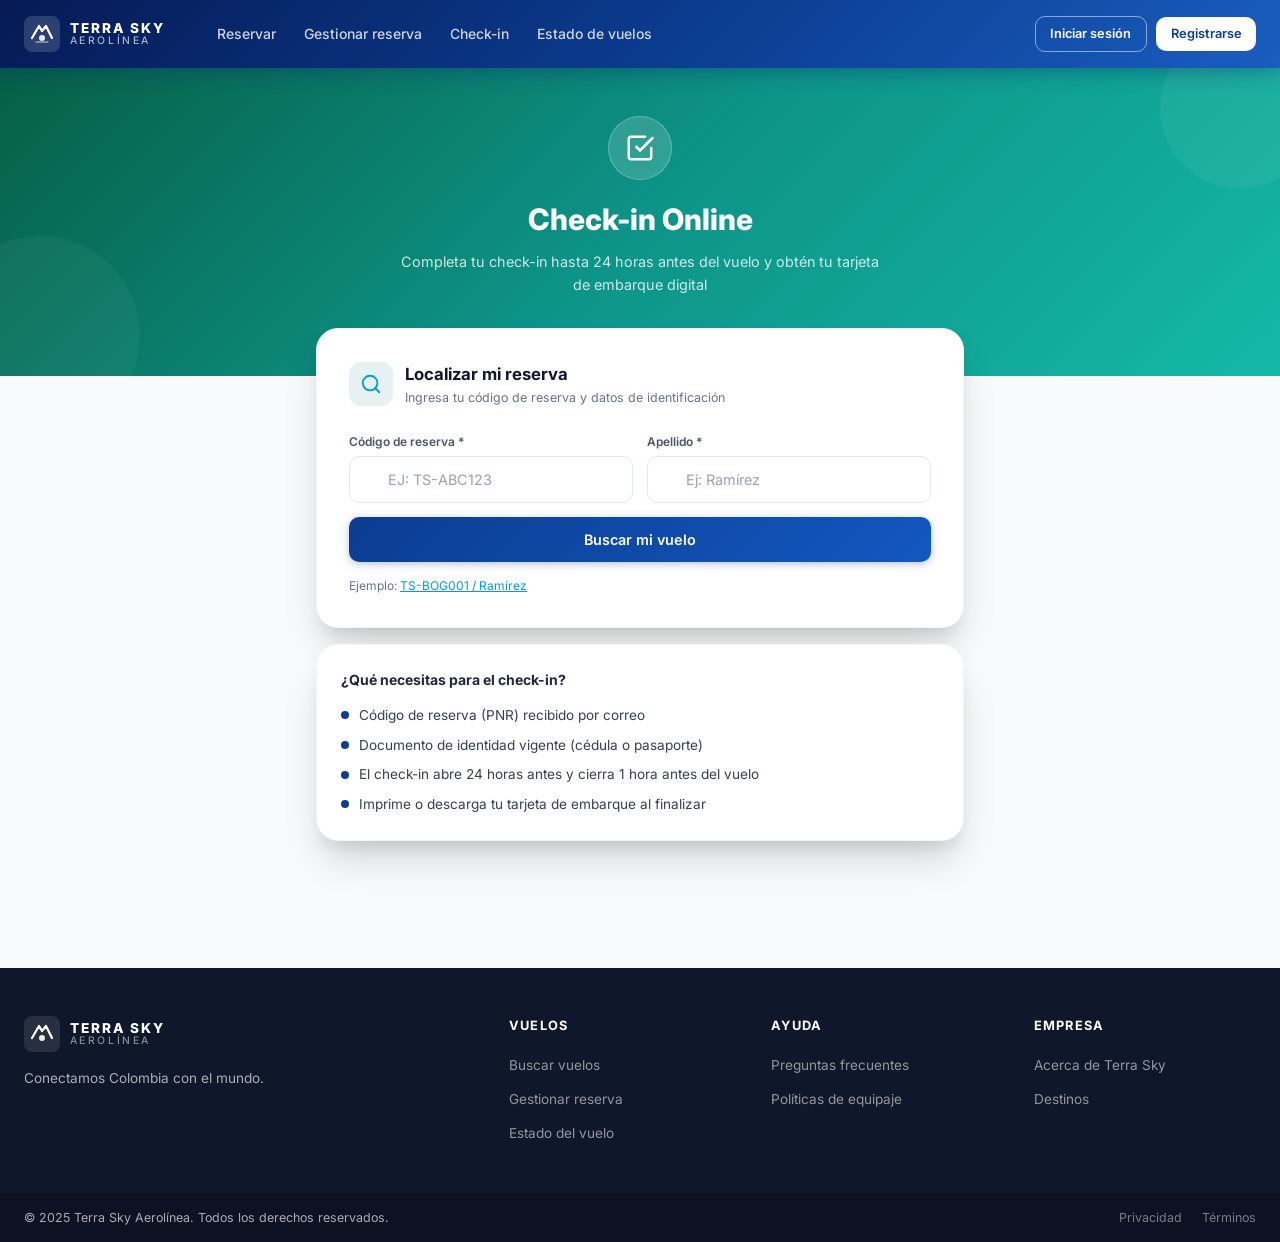
==== src/checkin.html @ 93b39763 "Subir todos los cambios: Proyecto-integrador-4-semestre" ====
<!DOCTYPE html>
<html lang="es">
<head>
  <meta charset="UTF-8" />
  <meta name="viewport" content="width=device-width, initial-scale=1.0" />
  <title>Check-in Online – Terra Sky</title>
  <link rel="preconnect" href="https://fonts.googleapis.com" />
  <link rel="preconnect" href="https://fonts.gstatic.com" crossorigin />
  <link href="https://fonts.googleapis.com/css2?family=Inter:wght@400;500;600;700;800&display=swap" rel="stylesheet" />
  <link rel="stylesheet" href="css/style.css" />
  <style>
    .checkin-page { min-height: 100vh; background: var(--col-gray-50); }

    /* Hero — Boarding / Check-in theme (teal/emerald) */
    .checkin-hero {
      background: linear-gradient(135deg, #065f46 0%, #0d9488 50%, #14b8a6 100%);
      padding: 3rem 0 5rem;
      color: var(--col-white);
      text-align: center;
      position: relative;
      overflow: hidden;
    }
    .checkin-hero::before {
      content: '';
      position: absolute;
      bottom: -60px; left: -60px;
      width: 200px; height: 200px;
      background: rgba(255,255,255,.04);
      border-radius: 50%;
      pointer-events: none;
    }
    .checkin-hero::after {
      content: '';
      position: absolute;
      top: -40px; right: -40px;
      width: 160px; height: 160px;
      background: rgba(255,255,255,.05);
      border-radius: 50%;
      pointer-events: none;
    }
    .checkin-hero .container { position: relative; z-index: 1; }
    .checkin-hero-icon {
      width: 64px; height: 64px;
      background: rgba(255,255,255,.15);
      border: 1px solid rgba(255,255,255,.25);
      border-radius: 50%;
      display: flex; align-items: center; justify-content: center;
      margin: 0 auto 1rem;
    }
    .checkin-hero h1 { font-size: 1.85rem; font-weight: 800; margin-bottom: .4rem; }
    .checkin-hero p  { font-size: .9rem; opacity: .8; max-width: 480px; margin: 0 auto; }

    /* Window */
    .checkin-window {
      max-width: 680px;
      margin: -3rem auto 0;
      padding: 0 1rem 4rem;
      position: relative;
      z-index: 2;
    }

    /* Step card */
    .checkin-card {
      background: var(--col-white);
      border-radius: var(--radius-xl);
      padding: 2rem;
      box-shadow: var(--shadow-xl);
      border: 1px solid var(--col-gray-100);
      margin-bottom: 1rem;
    }
    .card-head {
      display: flex;
      align-items: center;
      gap: .75rem;
      margin-bottom: 1.5rem;
    }
    .card-head-icon {
      width: 44px; height: 44px;
      border-radius: var(--radius);
      display: flex; align-items: center; justify-content: center;
      flex-shrink: 0;
    }
    .icon-cyan  { background: rgba(14,116,144,.1); color: var(--col-cyan); }
    .icon-green { background: rgba(11,61,145,.1); color: var(--col-primary); }
    .card-head h2 { font-size: 1.05rem; font-weight: 700; color: var(--col-gray-900); }
    .card-head p  { font-size: .78rem; color: var(--col-gray-500); }

    /* Form */
    .ci-form    { display: flex; flex-direction: column; gap: .85rem; }
    .form-group { display: flex; flex-direction: column; gap: .3rem; }
    .form-group label { font-size: .75rem; font-weight: 600; color: var(--col-gray-600); }
    .form-input {
      padding: .65rem .9rem;
      border: 1.5px solid var(--col-gray-200);
      border-radius: var(--radius-sm);
      font-size: .875rem;
      outline: none;
      transition: border-color var(--transition);
      font-family: inherit;
      color: var(--col-gray-800);
      background: var(--col-gray-50);
      width: 100%;
    }
    .form-input:focus { border-color: var(--col-primary); background: var(--col-white); }
    .form-input.error { border-color: #d4183d; }
    .form-row { display: grid; grid-template-columns: 1fr 1fr; gap: .85rem; }
    @media (max-width: 480px) { .form-row { grid-template-columns: 1fr; } }

    /* Error / success */
    .ci-error {
      font-size: .8rem; color: #d4183d;
      background: #fef2f2; border: 1px solid #fecaca;
      border-radius: var(--radius-sm); padding: .5rem .75rem; display: none;
    }
    .ci-error.show { display: block; }

    /* Flight preview mini */
    .flight-mini {
      background: var(--col-gray-50);
      border-radius: var(--radius-lg);
      padding: 1rem 1.25rem;
      display: flex;
      align-items: center;
      justify-content: space-between;
      gap: 1rem;
      flex-wrap: wrap;
      border: 1px solid var(--col-gray-100);
    }
    .fl-mini-route { display: flex; align-items: center; gap: .75rem; }
    .fl-mini-code  { font-size: 1.25rem; font-weight: 800; color: var(--col-gray-900); }
    .fl-mini-line  { width: 48px; height: 2px; background: var(--col-gray-300); }
    .fl-mini-time  { font-size: .78rem; color: var(--col-gray-500); margin-top: .1rem; }
    .fl-mini-badge {
      background: var(--col-primary);
      color: var(--col-white);
      font-size: .7rem;
      font-weight: 700;
      padding: .2rem .6rem;
      border-radius: 999px;
    }

    /* Requirements */
    .req-list { display: flex; flex-direction: column; gap: .5rem; }
    .req-item {
      display: flex;
      align-items: flex-start;
      gap: .6rem;
      font-size: .85rem;
      color: var(--col-gray-700);
    }
    .req-dot {
      width: 8px; height: 8px;
      border-radius: 50%;
      background: var(--col-primary);
      flex-shrink: 0;
      margin-top: .4rem;
    }

    /* Boarding pass */
    .boarding-pass {
      background: var(--col-white);
      border-radius: var(--radius-xl);
      box-shadow: var(--shadow-xl);
      overflow: hidden;
      border: 1px solid var(--col-gray-100);
    }
    .bp-header {
      background: var(--col-primary);
      color: var(--col-white);
      padding: 1.25rem 1.5rem;
      display: flex;
      align-items: center;
      justify-content: space-between;
    }
    .bp-header h3 { font-size: 1rem; font-weight: 700; }
    .bp-header span { font-size: .75rem; opacity: .7; }
    .bp-body {
      padding: 1.5rem;
    }
    .bp-route {
      display: flex;
      align-items: center;
      gap: 1rem;
      margin-bottom: 1.5rem;
    }
    .bp-code { font-size: 2.5rem; font-weight: 800; color: var(--col-gray-900); line-height: 1; }
    .bp-city { font-size: .75rem; color: var(--col-gray-500); }
    .bp-mid { flex: 1; text-align: center; }
    .bp-midline { height: 2px; background: linear-gradient(to right, var(--col-primary), var(--col-cyan)); border-radius: 2px; margin: .35rem 0; }
    .bp-flight-no { font-size: .75rem; color: var(--col-gray-500); }

    .bp-details {
      display: grid;
      grid-template-columns: repeat(3, 1fr);
      gap: 1rem;
      border-top: 2px dashed var(--col-gray-200);
      padding-top: 1.25rem;
    }
    .bp-detail-item label { font-size: .65rem; text-transform: uppercase; letter-spacing: .08em; color: var(--col-gray-500); font-weight: 600; }
    .bp-detail-item span  { font-size: .95rem; font-weight: 700; color: var(--col-gray-900); display: block; margin-top: .15rem; }

    .bp-barcode {
      border-top: 2px dashed var(--col-gray-200);
      padding-top: 1.25rem;
      margin-top: 1.25rem;
      text-align: center;
    }
    .bp-bars {
      display: flex;
      justify-content: center;
      align-items: flex-end;
      gap: 2px;
      height: 56px;
      margin-bottom: .5rem;
    }
    .bp-bar {
      width: 3px;
      background: var(--col-gray-900);
      border-radius: 1px;
    }
    .bp-code-text { font-size: .7rem; color: var(--col-gray-500); letter-spacing: .2em; }
    .bp-actions { display: flex; gap: .75rem; margin-top: 1rem; }
    .btn-print { flex: 1; }

    /* Step visibility */
    .ci-step { display: none; }
    .ci-step.active { display: block; }

    /* Demo data */
    .demo-link {
      font-size: .75rem;
      color: var(--col-cyan);
      cursor: pointer;
      text-decoration: underline;
    }
  </style>
</head>
<body>

<!-- ── HEADER ── -->
<header class="site-header">
  <div class="header-inner">
    <a href="index.html" class="logo">
      <div class="logo-icon">
        <svg viewBox="0 0 36 36" fill="none" xmlns="http://www.w3.org/2000/svg">
          <rect width="36" height="36" rx="8" fill="rgba(255,255,255,0.15)"/>
          <path d="M8 22 L15 10 L18 15 L22 10 L28 22" stroke="white" stroke-width="2.2" stroke-linecap="round" stroke-linejoin="round" fill="none"/>
          <circle cx="18" cy="22" r="3" fill="white" opacity=".9"/>
          <path d="M12 26 L24 26" stroke="white" stroke-width="1.5" stroke-linecap="round" opacity=".5"/>
        </svg>
      </div>
      <div class="logo-text">
        <span class="logo-brand">TERRA SKY</span>
        <span class="logo-sub">AEROLÍNEA</span>
      </div>
    </a>
    <nav class="header-nav">
      <a href="reservar.html" class="nav-link">Reservar</a>
      <a href="gestionar.html" class="nav-link">Gestionar reserva</a>
      <a href="checkin.html" class="nav-link">Check-in</a>
      <a href="estado.html" class="nav-link">Estado de vuelos</a>
    </nav>
    <div class="header-actions">
      <a href="login.html" class="btn btn-outline-white btn-sm">Iniciar sesión</a>
      <a href="login.html" class="btn btn-white btn-sm">Registrarse</a>
    </div>
    <button class="hamburger" id="hamburger" aria-label="Menú" aria-expanded="false">
      <span></span><span></span><span></span>
    </button>
  </div>
  <nav class="mobile-nav" id="mobileNav" hidden>
    <a href="reservar.html" class="mobile-nav-link">Reservar</a>
    <a href="gestionar.html" class="mobile-nav-link">Gestionar reserva</a>
    <a href="checkin.html" class="mobile-nav-link">Check-in</a>
    <a href="estado.html" class="mobile-nav-link">Estado de vuelos</a>
    <div class="mobile-nav-btns">
      <a href="login.html" class="btn btn-outline-white btn-sm" style="flex:1;justify-content:center">Iniciar sesión</a>
      <a href="login.html" class="btn btn-white btn-sm" style="flex:1;justify-content:center">Registrarse</a>
    </div>
  </nav>
</header>

<main class="checkin-page">

  <!-- Hero -->
  <div class="checkin-hero">
    <div class="container">
      <div class="checkin-hero-icon">
        <svg width="30" height="30" viewBox="0 0 24 24" fill="none" stroke="white" stroke-width="2" stroke-linecap="round" stroke-linejoin="round"><polyline points="9 11 12 14 22 4"/><path d="M21 12v7a2 2 0 0 1-2 2H5a2 2 0 0 1-2-2V5a2 2 0 0 1 2-2h11"/></svg>
      </div>
      <h1>Check-in Online</h1>
      <p>Completa tu check-in hasta 24 horas antes del vuelo y obtén tu tarjeta de embarque digital</p>
    </div>
  </div>

  <div class="checkin-window">

    <!-- ═══ STEP 0: Lookup ═══ -->
    <div class="ci-step active" id="ciStep0">
      <div class="checkin-card">
        <div class="card-head">
          <div class="card-head-icon icon-cyan">
            <svg width="22" height="22" viewBox="0 0 24 24" fill="none" stroke="currentColor" stroke-width="2" stroke-linecap="round" stroke-linejoin="round"><circle cx="11" cy="11" r="8"/><line x1="21" y1="21" x2="16.65" y2="16.65"/></svg>
          </div>
          <div>
            <h2>Localizar mi reserva</h2>
            <p>Ingresa tu código de reserva y datos de identificación</p>
          </div>
        </div>

        <form class="ci-form" id="ciLookupForm" novalidate>
          <div class="form-row">
            <div class="form-group">
              <label for="ci-code">Código de reserva *</label>
              <input id="ci-code" class="form-input" type="text" placeholder="Ej: TS-ABC123" style="text-transform:uppercase" />
            </div>
            <div class="form-group">
              <label for="ci-last">Apellido *</label>
              <input id="ci-last" class="form-input" type="text" placeholder="Ej: Ramírez" />
            </div>
          </div>
          <div id="ciLookupErr" class="ci-error">No se encontró la reserva. Verifica el código y apellido.</div>
          <button type="submit" class="btn btn-primary" style="padding:.7rem;font-size:.9rem;">Buscar mi vuelo</button>
        </form>

        <p style="font-size:.75rem;color:var(--col-gray-500);margin-top:.85rem">
          Ejemplo: <span class="demo-link" onclick="demoFill('TS-BOG001','Ramírez')">TS-BOG001 / Ramírez</span>
        </p>
      </div>

      <!-- Requirements info -->
      <div class="checkin-card" style="padding:1.5rem">
        <h3 style="font-size:.875rem;font-weight:700;color:var(--col-gray-800);margin-bottom:.85rem">¿Qué necesitas para el check-in?</h3>
        <div class="req-list">
          <div class="req-item"><div class="req-dot"></div>Código de reserva (PNR) recibido por correo</div>
          <div class="req-item"><div class="req-dot"></div>Documento de identidad vigente (cédula o pasaporte)</div>
          <div class="req-item"><div class="req-dot"></div>El check-in abre 24 horas antes y cierra 1 hora antes del vuelo</div>
          <div class="req-item"><div class="req-dot"></div>Imprime o descarga tu tarjeta de embarque al finalizar</div>
        </div>
      </div>
    </div>

    <!-- ═══ STEP 1: Passenger confirmation ═══ -->
    <div class="ci-step" id="ciStep1">
      <div class="checkin-card">
        <div class="card-head">
          <div class="card-head-icon icon-green">
            <svg width="22" height="22" viewBox="0 0 24 24" fill="none" stroke="currentColor" stroke-width="2" stroke-linecap="round" stroke-linejoin="round"><path d="M20 21v-2a4 4 0 0 0-4-4H8a4 4 0 0 0-4 4v2"/><circle cx="12" cy="7" r="4"/></svg>
          </div>
          <div>
            <h2>Confirmar datos del pasajero</h2>
            <p>Verifica que los datos a continuación son correctos</p>
          </div>
        </div>

        <!-- Mini flight preview -->
        <div class="flight-mini" id="ci-flightMini" style="margin-bottom:1.25rem">
          <div class="fl-mini-route">
            <div>
              <div class="fl-mini-code" id="ci-origin">BOG</div>
              <div class="fl-mini-time" id="ci-dep">22:30</div>
            </div>
            <div class="fl-mini-line"></div>
            <div>
              <div class="fl-mini-code" id="ci-dest">MAD</div>
              <div class="fl-mini-time" id="ci-arr">14:15</div>
            </div>
          </div>
          <div>
            <div style="font-size:.78rem;color:var(--col-gray-600);margin-bottom:.25rem" id="ci-date">15 Mar 2026</div>
            <span class="fl-mini-badge" id="ci-flightNo">TS-152</span>
          </div>
        </div>

        <form class="ci-form" id="ciPassForm" novalidate>
          <div class="form-row">
            <div class="form-group">
              <label for="ci-fn">Nombres</label>
              <input id="ci-fn" class="form-input" type="text" placeholder="Nombres" />
            </div>
            <div class="form-group">
              <label for="ci-ln">Apellidos</label>
              <input id="ci-ln" class="form-input" type="text" placeholder="Apellidos" />
            </div>
          </div>
          <div class="form-row">
            <div class="form-group">
              <label for="ci-doctype">Tipo de documento</label>
              <select id="ci-doctype" class="form-input">
                <option>Cédula de ciudadanía</option>
                <option>Pasaporte</option>
                <option>Cédula de extranjería</option>
              </select>
            </div>
            <div class="form-group">
              <label for="ci-docnum">Número de documento *</label>
              <input id="ci-docnum" class="form-input" type="text" placeholder="Ej: 1012345678" />
            </div>
          </div>
          <div class="form-group">
            <label for="ci-email">Correo para tarjeta de embarque *</label>
            <input id="ci-email" class="form-input" type="email" placeholder="correo@email.com" />
          </div>

          <div id="ciPassErr" class="ci-error"></div>

          <div style="display:flex;gap:.75rem">
            <button type="button" class="btn" style="border:1.5px solid var(--col-gray-300);color:var(--col-gray-700)" onclick="goCI(0)">← Atrás</button>
            <button type="submit" class="btn btn-primary" style="flex:1">Continuar →</button>
          </div>
        </form>
      </div>
    </div>

    <!-- ═══ STEP 2: Boarding Pass ═══ -->
    <div class="ci-step" id="ciStep2">
      <div class="checkin-card" style="background:linear-gradient(135deg,rgba(27,67,50,.04),rgba(14,116,144,.04));border-color:rgba(27,67,50,.15)">
        <div style="text-align:center;margin-bottom:1.5rem">
          <div style="width:56px;height:56px;background:rgba(34,197,94,.1);border-radius:50%;display:flex;align-items:center;justify-content:center;margin:0 auto .75rem">
            <svg width="26" height="26" viewBox="0 0 24 24" fill="none" stroke="#22c55e" stroke-width="2.5" stroke-linecap="round" stroke-linejoin="round"><polyline points="20 6 9 17 4 12"/></svg>
          </div>
          <h2 style="color:var(--col-gray-900);font-size:1.1rem;font-weight:700;margin-bottom:.25rem">¡Check-in completado!</h2>
          <p style="font-size:.8rem;color:var(--col-gray-500)">Tu tarjeta de embarque está lista. Preséntala en el aeropuerto.</p>
        </div>

        <!-- Boarding Pass -->
        <div class="boarding-pass">
          <div class="bp-header">
            <div>
              <h3>TARJETA DE EMBARQUE</h3>
              <span id="bp-flightLabel">Vuelo TS-152</span>
            </div>
            <svg width="28" height="28" viewBox="0 0 36 36" fill="none">
              <path d="M8 22 L15 10 L18 15 L22 10 L28 22" stroke="white" stroke-width="2.2" stroke-linecap="round" stroke-linejoin="round" fill="none"/>
              <circle cx="18" cy="22" r="3" fill="white" opacity=".9"/>
            </svg>
          </div>
          <div class="bp-body">
            <div class="bp-route">
              <div class="bp-airport">
                <div class="bp-code" id="bp-origin">BOG</div>
                <div class="bp-city" id="bp-originCity">Bogotá</div>
              </div>
              <div class="bp-mid">
                <div class="bp-midline"></div>
                <div class="bp-flight-no" id="bp-flightNo">TS-152</div>
              </div>
              <div class="bp-airport" style="text-align:right">
                <div class="bp-code" id="bp-dest">MAD</div>
                <div class="bp-city" id="bp-destCity">Madrid</div>
              </div>
            </div>

            <div class="bp-details">
              <div class="bp-detail-item">
                <label>Pasajero</label>
                <span id="bp-name" style="font-size:.8rem">CARLOS RAMÍREZ</span>
              </div>
              <div class="bp-detail-item">
                <label>Fecha</label>
                <span id="bp-date">15 MAR</span>
              </div>
              <div class="bp-detail-item">
                <label>Salida</label>
                <span id="bp-dep">22:30</span>
              </div>
              <div class="bp-detail-item">
                <label>Asiento</label>
                <span id="bp-seat">14A</span>
              </div>
              <div class="bp-detail-item">
                <label>Clase</label>
                <span id="bp-cabin">Económica</span>
              </div>
              <div class="bp-detail-item">
                <label>Puerta</label>
                <span id="bp-gate">B12</span>
              </div>
            </div>

            <div class="bp-barcode">
              <div class="bp-bars" id="bpBars"></div>
              <div class="bp-code-text" id="bp-barcode-text">TS BOG MAD 0315 14A EC</div>
            </div>
          </div>
        </div>

        <div class="bp-actions">
          <button class="btn btn-primary btn-print" onclick="window.print()">
            <svg width="15" height="15" viewBox="0 0 24 24" fill="none" stroke="currentColor" stroke-width="2" stroke-linecap="round" stroke-linejoin="round"><polyline points="6 9 6 2 18 2 18 9"/><path d="M6 18H4a2 2 0 0 1-2-2v-5a2 2 0 0 1 2-2h16a2 2 0 0 1 2 2v5a2 2 0 0 1-2 2h-2"/><rect x="6" y="14" width="12" height="8"/></svg>
            Imprimir tarjeta
          </button>
          <a href="estado.html" class="btn btn-cyan" style="flex:1;justify-content:center">
            Estado del vuelo
          </a>
        </div>
      </div>
    </div>

  </div><!-- /checkin-window -->

</main>

<!-- ── FOOTER ── -->
<footer class="site-footer">
  <div class="container">
    <div class="footer-inner">
      <div>
        <div class="footer-logo">
          <div class="footer-logo-icon">
            <svg viewBox="0 0 36 36" fill="none">
              <rect width="36" height="36" rx="8" fill="rgba(255,255,255,0.1)"/>
              <path d="M8 22 L15 10 L18 15 L22 10 L28 22" stroke="white" stroke-width="2.2" stroke-linecap="round" stroke-linejoin="round" fill="none"/>
              <circle cx="18" cy="22" r="3" fill="white" opacity=".9"/>
            </svg>
          </div>
          <div class="footer-logo-text">
            <span class="footer-logo-brand">TERRA SKY</span>
            <span class="footer-logo-sub">AEROLÍNEA</span>
          </div>
        </div>
        <p class="footer-tagline">Conectamos Colombia con el mundo.</p>
      </div>
      <div class="footer-links"><h4>Vuelos</h4><ul>
        <li><a href="resultados.html">Buscar vuelos</a></li>
        <li><a href="gestionar.html">Gestionar reserva</a></li>
        <li><a href="estado.html">Estado del vuelo</a></li>
      </ul></div>
      <div class="footer-links"><h4>Ayuda</h4><ul>
        <li><a href="#">Preguntas frecuentes</a></li>
        <li><a href="#">Políticas de equipaje</a></li>
      </ul></div>
      <div class="footer-links"><h4>Empresa</h4><ul>
        <li><a href="#">Acerca de Terra Sky</a></li>
        <li><a href="#">Destinos</a></li>
      </ul></div>
    </div>
  </div>
  <div class="footer-bottom">
    <div class="container">
      <div class="footer-bottom-inner">
        <span>© 2025 Terra Sky Aerolínea. Todos los derechos reservados.</span>
        <div class="footer-bottom-links"><a href="#">Privacidad</a><a href="#">Términos</a></div>
      </div>
    </div>
  </div>
</footer>

<script src="js/mockData.js"></script>
<script src="js/global.js"></script>
<script>
(function () {
  'use strict';

  var currentBooking = null;

  // ── Step manager ──
  window.goCI = function (n) {
    document.querySelectorAll('.ci-step').forEach(function(el, i) {
      el.classList.toggle('active', i === n);
    });
    window.scrollTo({ top: 0, behavior: 'smooth' });
  };

  // ── Step 0: lookup — usa TSData ──
  document.getElementById('ciLookupForm').addEventListener('submit', function (e) {
    e.preventDefault();
    var code  = document.getElementById('ci-code').value.trim().toUpperCase();
    var lname = document.getElementById('ci-last').value.trim();
    var errEl = document.getElementById('ciLookupErr');

    var booking = TSData.findReservaByCodeAndLastName(code, lname);

    if (!booking) {
      errEl.classList.add('show');
      showToast('No se encontró la reserva', 'error');
      return;
    }
    if (booking.estado === 'Cancelada') {
      errEl.textContent = 'Esta reserva fue cancelada y no es válida para check-in.';
      errEl.classList.add('show');
      showToast('Reserva cancelada', 'warning');
      return;
    }
    if (booking.checkedIn) {
      errEl.textContent = 'Ya realizaste el check-in para esta reserva.';
      errEl.classList.add('show');
      showToast('Check-in ya realizado previamente', 'info');
      return;
    }
    errEl.classList.remove('show');
    currentBooking = booking;
    prefillStep1();
    goCI(1);
  });

  function prefillStep1() {
    var b = currentBooking;
    document.getElementById('ci-origin').textContent   = b.origin;
    document.getElementById('ci-dest').textContent     = b.dest;
    document.getElementById('ci-dep').textContent      = b.dep || '';
    document.getElementById('ci-arr').textContent      = b.arr || '';
    document.getElementById('ci-date').textContent     = b.date || '';
    document.getElementById('ci-flightNo').textContent = b.flightCode || b.code;
    document.getElementById('ci-fn').value = b.firstName || '';
    document.getElementById('ci-ln').value = b.lastName || '';
    if (b.email) document.getElementById('ci-email').value = b.email;
    if (b.docNumber) document.getElementById('ci-docnum').value = b.docNumber;
    if (b.docType) {
      var sel = document.getElementById('ci-doctype');
      for (var i = 0; i < sel.options.length; i++) {
        if (sel.options[i].text === b.docType) { sel.selectedIndex = i; break; }
      }
    }
  }

  // ── Step 1: passenger confirm ──
  document.getElementById('ciPassForm').addEventListener('submit', function (e) {
    e.preventDefault();
    var doc   = document.getElementById('ci-docnum').value.trim();
    var email = document.getElementById('ci-email').value.trim();
    var errEl = document.getElementById('ciPassErr');

    if (!doc) {
      errEl.textContent = 'Ingresa tu número de documento.';
      errEl.classList.add('show');
      document.getElementById('ci-docnum').classList.add('error');
      return;
    }
    if (!email || !/^[^\s@]+@[^\s@]+\.[^\s@]+$/.test(email)) {
      errEl.textContent = 'Ingresa un correo electrónico válido.';
      errEl.classList.add('show');
      document.getElementById('ci-email').classList.add('error');
      return;
    }
    errEl.classList.remove('show');

    // Persistir check-in en sessionStorage
    TSData.updateReserva(currentBooking.code, { checkedIn: true, estado: 'Check-in' });
    showToast('¡Check-in completado exitosamente!', 'success', 5000);

    buildBoardingPass();
    goCI(2);
  });

  function buildBoardingPass() {
    var b = currentBooking;
    var originCity = b.originCity || (TSData.AIRPORT_MAP[b.origin] ? TSData.AIRPORT_MAP[b.origin].city : b.origin);
    var destCity   = b.destCity   || (TSData.AIRPORT_MAP[b.dest]   ? TSData.AIRPORT_MAP[b.dest].city   : b.dest);

    document.getElementById('bp-flightLabel').textContent  = 'Vuelo ' + (b.flightCode || b.code);
    document.getElementById('bp-origin').textContent       = b.origin;
    document.getElementById('bp-originCity').textContent   = originCity;
    document.getElementById('bp-dest').textContent         = b.dest;
    document.getElementById('bp-destCity').textContent     = destCity;
    document.getElementById('bp-flightNo').textContent     = b.flightCode || b.code;
    document.getElementById('bp-name').textContent         = (b.passenger || (b.firstName + ' ' + b.lastName)).toUpperCase();
    document.getElementById('bp-date').textContent         = b.dateShort || b.date || '';
    document.getElementById('bp-dep').textContent          = b.dep || '';
    document.getElementById('bp-seat').textContent         = b.seat || 'Sin asignar';
    document.getElementById('bp-cabin').textContent        = b.cabin || 'Económica';
    document.getElementById('bp-gate').textContent         = b.gate || '—';
    var shortDate = (b.dateShort || b.date || '').replace(/\s/g,'');
    document.getElementById('bp-barcode-text').textContent = 'TS ' + b.origin + ' ' + b.dest + ' ' + shortDate + ' ' + (b.seat||'');

    // Generate barcode bars
    var barsEl = document.getElementById('bpBars');
    barsEl.innerHTML = '';
    var heights = [20,35,48,30,56,42,28,18,50,38,25,44,32,56,20,35,48,30,42,28,18,50,38,25,44,32];
    heights.forEach(function(h) {
      var bar = document.createElement('div');
      bar.className = 'bp-bar';
      bar.style.height = h + 'px';
      barsEl.appendChild(bar);
    });
  }

  // ── Demo fill ──
  window.demoFill = function (code, lname) {
    document.getElementById('ci-code').value = code;
    document.getElementById('ci-last').value = lname;
  };

  // ── Hamburger ──
  var ham = document.getElementById('hamburger');
  var mobileNav = document.getElementById('mobileNav');
  if (ham) {
    ham.addEventListener('click', function() {
      var open = ham.classList.toggle('open');
      ham.setAttribute('aria-expanded', open);
      mobileNav.hidden = !open;
    });
  }

  // ── Auto-fill from URL params ──
  var p = new URLSearchParams(location.search);
  var urlCode = p.get('code');
  if (urlCode) {
    document.getElementById('ci-code').value = urlCode;
    var b = TSData.findReserva(urlCode);
    if (b) {
      document.getElementById('ci-last').value = b.lastName || '';
    }
  }
})();
</script>
<script src="js/brand.js"></script>
<script src="js/auth.js"></script>
</body>
</html>
---- src/css/style.css ----
/* ============================================
   Terra Sky – Sistema de Reservas
   Migración del prototipo a HTML/CSS/JS
   ============================================ */

/* ── Variables ── */
:root {
  /* ── Paleta aerolínea: Azul Real + Acento Naranja ── */
  --col-primary:      #0B3D91;   /* azul aviación profundo  */
  --col-primary-dark: #082E6E;   /* azul noche              */
  --col-cyan:         #0099E6;   /* azul cielo              */
  --col-cyan-dark:    #0077B3;   /* azul cielo oscuro       */
  --col-accent:       #FF6A00;   /* naranja CTA vibrante    */
  --col-accent-dark:  #CC5400;   /* naranja CTA hover       */
  --col-white:     #ffffff;
  --col-gray-50:   #f8fafc;
  --col-gray-100:  #f1f5f9;
  --col-gray-200:  #e2e8f0;
  --col-gray-400:  #94a3b8;
  --col-gray-500:  #64748b;
  --col-gray-600:  #475569;
  --col-gray-700:  #334155;
  --col-gray-800:  #1e293b;
  --col-gray-900:  #0f172a;
  --col-orange:    #f97316;
  --col-pink:      #ec4899;
  --radius-sm:     0.625rem;
  --radius:        0.75rem;
  --radius-lg:     1rem;
  --radius-xl:     1.375rem;
  --shadow-sm:     0 1px 3px rgba(0,0,0,.08);
  --shadow:        0 4px 12px -2px rgba(0,0,0,.12), 0 2px 4px -1px rgba(0,0,0,.07);
  --shadow-lg:     0 10px 24px -4px rgba(0,0,0,.14), 0 4px 8px -2px rgba(0,0,0,.08);
  --shadow-xl:     0 24px 40px -8px rgba(0,0,0,.16), 0 12px 16px -6px rgba(0,0,0,.09);
  --transition:    0.2s ease;
  --header-h:      68px;
  --font-base:     'Inter', system-ui, -apple-system, sans-serif;
}

/* ── Reset ── */
*, *::before, *::after { margin: 0; padding: 0; box-sizing: border-box; }
html { scroll-behavior: smooth; }
img { display: block; max-width: 100%; }
a { text-decoration: none; color: inherit; }
ul { list-style: none; }
button { cursor: pointer; border: none; background: none; font: inherit; }
input, select { font: inherit; }

body {
  font-family: var(--font-base);
  font-size: 16px;
  line-height: 1.6;
  color: var(--col-gray-800);
  background: var(--col-white);
}

/* ── Layout ── */
.container {
  max-width: 1280px;
  margin-inline: auto;
  padding-inline: clamp(1rem, 4vw, 1.5rem);
}

/* ── Botones ── */
.btn {
  display: inline-flex;
  align-items: center;
  justify-content: center;
  gap: .4rem;
  padding: .6rem 1.25rem;
  border-radius: var(--radius-sm);
  font-weight: 600;
  font-size: .875rem;
  transition: background var(--transition), color var(--transition), box-shadow var(--transition);
  white-space: nowrap;
}
.btn-sm { padding: .45rem .9rem; font-size: .8rem; }
.btn-primary {
  background: linear-gradient(135deg, var(--col-primary) 0%, #1357C0 100%);
  color: var(--col-white);
  box-shadow: 0 2px 8px rgba(11,61,145,.3);
}
.btn-primary:hover {
  background: linear-gradient(135deg, var(--col-primary-dark) 0%, var(--col-primary) 100%);
  box-shadow: 0 4px 14px rgba(11,61,145,.4);
}
.btn-cyan {
  background: var(--col-cyan);
  color: var(--col-white);
}
.btn-cyan:hover { background: var(--col-cyan-dark); }
.btn-white {
  background: var(--col-white);
  color: var(--col-primary);
}
.btn-white:hover { background: var(--col-gray-100); }
.btn-outline-white {
  background: transparent;
  color: var(--col-white);
  border: 1.5px solid rgba(255,255,255,.5);
}
.btn-outline-white:hover { background: rgba(255,255,255,.1); }
.btn-white-green {
  background: var(--col-white);
  color: var(--col-primary);
  border: 1.5px solid var(--col-white);
  padding: .6rem 1.4rem;
  border-radius: var(--radius-sm);
  font-weight: 600;
  font-size: .875rem;
  transition: background var(--transition);
}
.btn-white-green:hover { background: var(--col-gray-100); }

/* ==========================================
   HEADER
   ========================================== */
.site-header {
  position: sticky;
  top: 0;
  z-index: 100;
  background: linear-gradient(135deg, #061A55 0%, var(--col-primary) 55%, #1A5DBF 100%);
  height: var(--header-h);
  box-shadow: 0 2px 20px rgba(8,46,110,.45);
}
.header-inner {
  max-width: 1280px;
  margin-inline: auto;
  padding-inline: clamp(1rem, 4vw, 1.5rem);
  height: 100%;
  display: flex;
  align-items: center;
  gap: 1.5rem;
}

/* Logo */
.logo { display: flex; align-items: center; gap: .6rem; }
.logo-icon { width: 36px; height: 36px; flex-shrink: 0; }
.logo-icon svg { width: 100%; height: 100%; }
.logo-text { display: flex; flex-direction: column; line-height: 1; }
.logo-brand { font-size: .85rem; font-weight: 800; letter-spacing: .15em; color: var(--col-white); }
.logo-sub   { font-size: .65rem; font-weight: 500; letter-spacing: .25em; color: rgba(255,255,255,.65); }

/* Nav desktop */
.header-nav {
  display: flex;
  align-items: center;
  gap: .25rem;
  margin-left: 1rem;
}
.nav-link {
  color: rgba(255,255,255,.8);
  font-size: .875rem;
  font-weight: 500;
  padding: .4rem .75rem;
  border-radius: var(--radius-sm);
  transition: color var(--transition), background var(--transition);
}
.nav-link:hover { color: var(--col-white); background: rgba(255,255,255,.1); }

/* Header actions */
.header-actions {
  display: flex;
  align-items: center;
  gap: .6rem;
  margin-left: auto;
}

/* Selector de idioma */
.lang-selector { position: relative; }
.lang-btn {
  display: flex;
  align-items: center;
  gap: .35rem;
  color: rgba(255,255,255,.75);
  font-size: .8rem;
  padding: .35rem .6rem;
  border-radius: var(--radius-sm);
  transition: background var(--transition);
}
.lang-btn:hover { background: rgba(255,255,255,.1); color: var(--col-white); }
.lang-dropdown {
  position: absolute;
  top: calc(100% + .5rem);
  right: 0;
  background: var(--col-white);
  border: 1px solid var(--col-gray-200);
  border-radius: var(--radius);
  box-shadow: var(--shadow-lg);
  min-width: 140px;
  overflow: hidden;
  z-index: 200;
}
.lang-dropdown button {
  display: block;
  width: 100%;
  text-align: left;
  padding: .55rem .9rem;
  font-size: .85rem;
  color: var(--col-gray-700);
  transition: background var(--transition);
}
.lang-dropdown button:hover { background: var(--col-gray-50); }

/* Hamburguesa */
.hamburger {
  display: none;
  flex-direction: column;
  gap: 5px;
  padding: .4rem;
  margin-left: .5rem;
}
.hamburger span {
  display: block;
  width: 22px;
  height: 2px;
  background: var(--col-white);
  border-radius: 2px;
  transition: transform var(--transition), opacity var(--transition);
}
.hamburger.open span:nth-child(1) { transform: translateY(7px) rotate(45deg); }
.hamburger.open span:nth-child(2) { opacity: 0; }
.hamburger.open span:nth-child(3) { transform: translateY(-7px) rotate(-45deg); }

/* Menú móvil */
.mobile-nav {
  background: var(--col-primary-dark);
  padding: 1rem clamp(1rem, 4vw, 1.5rem);
  display: flex;
  flex-direction: column;
  gap: .25rem;
}
.mobile-nav-link {
  color: rgba(255,255,255,.85);
  padding: .65rem .75rem;
  font-size: .95rem;
  border-radius: var(--radius-sm);
  transition: background var(--transition);
}
.mobile-nav-link:hover { background: rgba(255,255,255,.1); color: var(--col-white); }
.mobile-nav-btns {
  display: flex;
  gap: .6rem;
  margin-top: .75rem;
  padding-top: .75rem;
  border-top: 1px solid rgba(255,255,255,.1);
}

/* ==========================================
   HERO
   ========================================== */
.hero {
  position: relative;
  min-height: min(90vh, 780px);
  display: flex;
  flex-direction: column;
  align-items: center;
  justify-content: center;
  overflow: hidden;
}
.hero-bg { position: absolute; inset: 0; }
.hero-img {
  width: 100%;
  height: 100%;
  object-fit: cover;
  object-position: center 40%;
}
.hero-overlay {
  position: absolute;
  inset: 0;
  background: linear-gradient(180deg, rgba(6,26,85,.55) 0%, rgba(0,0,0,.25) 45%, rgba(0,0,0,.72) 100%);
}
.hero-content {
  position: relative;
  z-index: 2;
  width: 100%;
  padding-block: 4rem;
  display: flex;
  flex-direction: column;
  align-items: center;
  gap: 2rem;
}
.hero-headline { text-align: center; }
.hero-eyebrow {
  color: rgba(255,255,255,.7);
  font-size: .75rem;
  text-transform: uppercase;
  letter-spacing: .3em;
  margin-bottom: .75rem;
  display: flex;
  align-items: center;
  justify-content: center;
  gap: .75rem;
}
.hero-line { display: block; width: 2rem; height: 1px; background: rgba(255,255,255,.4); }
.hero-headline h1 {
  font-size: clamp(2.25rem, 6vw, 3.75rem);
  font-weight: 800;
  color: var(--col-white);
  line-height: 1.1;
  letter-spacing: -.02em;
}
.hero-sub {
  color: rgba(255,255,255,.7);
  font-size: clamp(.875rem, 2vw, 1rem);
  max-width: 480px;
  margin: 1rem auto 0;
}

/* ── Formulario de búsqueda ── */
.search-card {
  background: var(--col-white);
  border-radius: var(--radius-xl);
  padding: 1.25rem 1.5rem;
  box-shadow: var(--shadow-xl);
  width: 100%;
  max-width: 920px;
  border-top: 3px solid var(--col-accent);
}
.trip-toggle {
  display: flex;
  gap: .5rem;
  margin-bottom: 1rem;
}
.trip-btn {
  display: flex;
  align-items: center;
  gap: .4rem;
  padding: .4rem .85rem;
  border-radius: var(--radius-sm);
  font-size: .8rem;
  font-weight: 500;
  color: var(--col-gray-500);
  border: 1.5px solid var(--col-gray-200);
  transition: all var(--transition);
}
.trip-btn.active {
  background: var(--col-primary);
  color: var(--col-white);
  border-color: var(--col-primary);
}
.trip-btn:not(.active):hover { border-color: var(--col-primary); color: var(--col-primary); }

.search-fields {
  display: flex;
  flex-wrap: wrap;
  gap: .75rem;
  align-items: flex-end;
}
.field-group {
  display: flex;
  flex-direction: column;
  gap: .3rem;
  position: relative;
  flex: 1 1 160px;
  min-width: 130px;
}
.field-group label {
  display: flex;
  align-items: center;
  gap: .35rem;
  font-size: .72rem;
  font-weight: 600;
  text-transform: uppercase;
  letter-spacing: .06em;
  color: var(--col-gray-500);
}
.field-group input[type="text"],
.field-group input[type="date"] {
  width: 100%;
  padding: .55rem .75rem;
  border: 1.5px solid var(--col-gray-200);
  border-radius: var(--radius-sm);
  font-size: .875rem;
  color: var(--col-gray-800);
  background: var(--col-white);
  transition: border-color var(--transition);
  outline: none;
}
.field-group input:focus { border-color: var(--col-primary); }
.field-group.error input { border-color: #d4183d; }

/* Swap button */
.swap-btn {
  flex: 0 0 auto;
  align-self: flex-end;
  margin-bottom: 2px;
  width: 34px;
  height: 34px;
  border-radius: 50%;
  background: var(--col-gray-100);
  color: var(--col-gray-500);
  display: flex;
  align-items: center;
  justify-content: center;
  transition: background var(--transition), color var(--transition);
}
.swap-btn:hover { background: var(--col-primary); color: var(--col-white); }

/* Airport dropdown */
.airport-dropdown {
  position: absolute;
  top: calc(100% + .25rem);
  left: 0;
  right: 0;
  background: var(--col-white);
  border: 1px solid var(--col-gray-200);
  border-radius: var(--radius);
  box-shadow: var(--shadow-lg);
  max-height: 220px;
  overflow-y: auto;
  z-index: 300;
}
.airport-option {
  display: flex;
  align-items: center;
  gap: .6rem;
  padding: .6rem .85rem;
  cursor: pointer;
  transition: background var(--transition);
}
.airport-option:hover, .airport-option.focused { background: var(--col-gray-50); }
.airport-code {
  font-size: .75rem;
  font-weight: 700;
  color: var(--col-primary);
  background: rgba(11,61,145,.09);
  padding: .15rem .4rem;
  border-radius: 4px;
  flex-shrink: 0;
  font-variant-numeric: tabular-nums;
}
.airport-name { font-size: .85rem; color: var(--col-gray-700); }

/* Pasajeros */
.passengers-field { position: relative; flex: 1 1 200px; }
.passengers-trigger {
  display: flex;
  align-items: center;
  justify-content: space-between;
  gap: .5rem;
  width: 100%;
  padding: .55rem .75rem;
  border: 1.5px solid var(--col-gray-200);
  border-radius: var(--radius-sm);
  font-size: .875rem;
  color: var(--col-gray-800);
  background: var(--col-white);
  text-align: left;
  transition: border-color var(--transition);
}
.passengers-trigger:hover, .passengers-trigger[aria-expanded="true"] { border-color: var(--col-primary); }
.passengers-panel {
  position: absolute;
  top: calc(100% + .35rem);
  left: 0;
  min-width: 270px;
  background: var(--col-white);
  border: 1px solid var(--col-gray-200);
  border-radius: var(--radius-lg);
  box-shadow: var(--shadow-xl);
  padding: 1rem;
  z-index: 300;
  display: flex;
  flex-direction: column;
  gap: .75rem;
}
.pass-row {
  display: flex;
  align-items: center;
  justify-content: space-between;
}
.pass-info { display: flex; flex-direction: column; }
.pass-type { font-size: .875rem; font-weight: 600; color: var(--col-gray-800); }
.pass-age  { font-size: .75rem; color: var(--col-gray-500); }
.counter {
  display: flex;
  align-items: center;
  gap: .5rem;
}
.counter-btn {
  width: 28px; height: 28px;
  border-radius: 50%;
  background: var(--col-gray-100);
  color: var(--col-gray-700);
  font-size: 1rem;
  font-weight: 600;
  display: flex;
  align-items: center;
  justify-content: center;
  transition: background var(--transition);
}
.counter-btn:hover:not(:disabled) { background: var(--col-primary); color: var(--col-white); }
.counter-btn:disabled { opacity: .4; cursor: not-allowed; }
.counter-val { font-size: .875rem; font-weight: 600; min-width: 1.2rem; text-align: center; }
.cabin-select { display: flex; flex-direction: column; gap: .35rem; }
.cabin-select label { font-size: .75rem; font-weight: 600; color: var(--col-gray-500); text-transform: uppercase; letter-spacing: .06em; }
.cabin-select select {
  padding: .5rem .75rem;
  border: 1.5px solid var(--col-gray-200);
  border-radius: var(--radius-sm);
  font-size: .875rem;
  color: var(--col-gray-800);
  background: var(--col-white);
  cursor: pointer;
  outline: none;
  transition: border-color var(--transition);
}
.cabin-select select:focus { border-color: var(--col-primary); }
.cabin-apply { width: 100%; margin-top: .25rem; }

/* Buscar btn – usa acento naranja para resaltar el CTA */
.search-btn {
  flex: 0 0 auto;
  align-self: flex-end;
  padding: .6rem 1.5rem;
  font-size: .875rem;
  font-weight: 700;
  border-radius: var(--radius-sm);
  white-space: nowrap;
  background: linear-gradient(135deg, var(--col-accent) 0%, var(--col-accent-dark) 100%);
  color: var(--col-white);
  box-shadow: 0 2px 10px rgba(255,106,0,.35);
}
.search-btn:hover {
  background: linear-gradient(135deg, var(--col-accent-dark) 0%, #A84400 100%);
  box-shadow: 0 4px 16px rgba(255,106,0,.45);
}

/* Error */
.search-error {
  margin-top: .5rem;
  font-size: .8rem;
  color: #d4183d;
  font-weight: 500;
}

/* Quick links */
.quick-links { width: 100%; max-width: 900px; }
.quick-links-label {
  color: rgba(255,255,255,.7);
  font-size: .8rem;
  text-align: center;
  margin-bottom: .75rem;
}
.quick-links-grid {
  display: grid;
  grid-template-columns: repeat(4, 1fr);
  gap: .75rem;
}
.quick-card {
  display: flex;
  align-items: center;
  gap: .75rem;
  background: rgba(255,255,255,.1);
  backdrop-filter: blur(4px);
  border: 1px solid rgba(255,255,255,.2);
  border-radius: var(--radius-lg);
  padding: .75rem 1rem;
  color: var(--col-white);
  transition: background var(--transition);
}
.quick-card:hover { background: rgba(255,255,255,.2); }
.quick-icon {
  width: 38px;
  height: 38px;
  border-radius: var(--radius-sm);
  background: linear-gradient(135deg, var(--col-accent) 0%, var(--col-accent-dark) 100%);
  display: flex;
  align-items: center;
  justify-content: center;
  flex-shrink: 0;
  box-shadow: 0 2px 6px rgba(255,106,0,.35);
}
.quick-title { font-size: .8rem; font-weight: 600; line-height: 1.2; }
.quick-sub   { font-size: .7rem; color: rgba(255,255,255,.6); }

/* ==========================================
   TRUST BADGES
   ========================================== */
.trust-section {
  background: var(--col-white);
  border-bottom: 1px solid var(--col-gray-100);
}
.trust-grid {
  display: grid;
  grid-template-columns: repeat(4, 1fr);
  gap: 1rem;
  padding-block: 1.5rem;
}
.trust-item {
  display: flex;
  align-items: center;
  gap: .75rem;
}
.trust-icon {
  width: 44px;
  height: 44px;
  border-radius: var(--radius);
  background: rgba(11,61,145,.1);
  color: var(--col-primary);
  display: flex;
  align-items: center;
  justify-content: center;
  flex-shrink: 0;
}
.trust-label { font-size: .875rem; font-weight: 600; color: var(--col-gray-800); }
.trust-sub   { font-size: .75rem; color: var(--col-gray-500); }

/* ==========================================
   SECCIONES (encabezados compartidos)
   ========================================== */
.section-header {
  display: flex;
  align-items: flex-end;
  justify-content: space-between;
  margin-bottom: 1.75rem;
}
.section-eyebrow {
  display: flex;
  align-items: center;
  gap: .4rem;
  color: var(--col-primary);
  font-size: .8rem;
  font-weight: 600;
  text-transform: uppercase;
  letter-spacing: .08em;
  margin-bottom: .35rem;
}
.section-header h2 {
  font-size: clamp(1.35rem, 3vw, 1.75rem);
  font-weight: 700;
  color: var(--col-gray-900);
  line-height: 1.2;
}
.section-link {
  display: flex;
  align-items: center;
  gap: .3rem;
  color: var(--col-primary);
  font-size: .85rem;
  font-weight: 500;
  transition: gap var(--transition);
  white-space: nowrap;
  flex-shrink: 0;
  margin-bottom: .25rem;
}
.section-link:hover { gap: .6rem; text-decoration: underline; }

/* ==========================================
   CATÁLOGO COMERCIAL UNIFICADO
   ========================================== */
.catalogo-section { padding-block: 3.5rem; background: var(--col-gray-50); }

/* Tabs de filtro */
.catalogo-tabs {
  display: flex;
  gap: .5rem;
  margin-bottom: 1.75rem;
  flex-wrap: wrap;
}
.catalogo-tab {
  display: inline-flex;
  align-items: center;
  gap: .35rem;
  padding: .45rem 1rem;
  font-size: .8rem;
  font-weight: 600;
  border-radius: 999px;
  border: 1.5px solid var(--col-gray-200);
  background: var(--col-white);
  color: var(--col-gray-600);
  cursor: pointer;
  transition: all .2s ease;
}
.catalogo-tab:hover { border-color: var(--col-primary); color: var(--col-primary); }
.catalogo-tab.active {
  background: var(--col-primary);
  border-color: var(--col-primary);
  color: var(--col-white);
}
.catalogo-tab.active svg { stroke: var(--col-white); }

/* Grid adaptable */
.catalogo-grid {
  display: grid;
  grid-template-columns: repeat(auto-fill, minmax(280px, 1fr));
  gap: 1.25rem;
}

/* ── Card base ── */
.cat-card {
  border-radius: var(--radius-xl);
  overflow: hidden;
  box-shadow: var(--shadow);
  background: var(--col-white);
  cursor: pointer;
  transition: transform .25s ease, box-shadow .25s ease;
  display: flex;
  flex-direction: column;
  color: inherit;
  text-decoration: none;
}
.cat-card:hover { transform: translateY(-4px); box-shadow: var(--shadow-xl); }

/* ── Card imagen ── */
.cat-card-img {
  position: relative;
  height: 12rem;
  overflow: hidden;
}
.cat-card-img img {
  width: 100%;
  height: 100%;
  object-fit: cover;
  transition: transform .5s ease;
}
.cat-card:hover .cat-card-img img { transform: scale(1.06); }
.cat-card-img .cat-overlay {
  position: absolute;
  inset: 0;
  background: linear-gradient(to top, rgba(0,0,0,.35), transparent 60%);
}

/* Badges sobre la imagen */
.cat-badges {
  position: absolute;
  top: .65rem;
  left: .65rem;
  display: flex;
  gap: .35rem;
  flex-wrap: wrap;
}
.cat-badge {
  font-size: .6rem;
  font-weight: 700;
  padding: .15rem .5rem;
  border-radius: 999px;
  backdrop-filter: blur(4px);
}
.cat-badge-tipo {
  background: rgba(255,255,255,.92);
  color: var(--col-primary);
}
.cat-badge-intl  { background: rgba(0,153,230,.9);  color: var(--col-white); }
.cat-badge-nacl  { background: rgba(11,61,145,.9);   color: var(--col-white); }
.cat-badge-desc  { background: var(--col-accent);    color: var(--col-white); }

/* Estrellas y descuento sobre imagen */
.cat-stars {
  position: absolute;
  bottom: .6rem;
  left: .65rem;
  font-size: .75rem;
  color: #facc15;
  letter-spacing: .1rem;
  text-shadow: 0 1px 3px rgba(0,0,0,.4);
}

/* ── Card cuerpo ── */
.cat-card-body {
  padding: 1rem 1.1rem;
  flex: 1;
  display: flex;
  flex-direction: column;
}
.cat-card-body h3 { font-size: .95rem; font-weight: 700; color: var(--col-gray-900); margin-bottom: .15rem; }
.cat-card-body .cat-sub { font-size: .78rem; color: var(--col-gray-500); margin-bottom: .5rem; }
.cat-card-body .cat-desc { font-size: .75rem; color: var(--col-gray-500); margin-bottom: .65rem; line-height: 1.45; }

/* Incluye (paquetes) */
.cat-includes {
  display: flex;
  flex-direction: column;
  gap: .25rem;
  margin-bottom: .65rem;
}
.cat-includes li {
  display: flex;
  align-items: center;
  gap: .35rem;
  font-size: .72rem;
  color: var(--col-gray-700);
}
.cat-includes li svg { color: var(--col-primary); flex-shrink: 0; }

/* Pricing row */
.cat-pricing {
  display: flex;
  align-items: baseline;
  gap: .5rem;
  margin-top: auto;
}
.cat-price { font-size: .95rem; font-weight: 700; color: var(--col-primary); }
.cat-original { font-size: .75rem; color: var(--col-gray-400); text-decoration: line-through; }
.cat-desde { font-size: .7rem; color: var(--col-gray-500); }

/* ── Variantes de color para ofertas (overlay colorido) ── */
.cat-card[data-color="verde"] .cat-card-img::after  { content:''; position:absolute; inset:0; background:linear-gradient(135deg, rgba(11,61,145,.65) 0%, rgba(0,153,230,.4) 100%); }
.cat-card[data-color="cyan"] .cat-card-img::after   { content:''; position:absolute; inset:0; background:linear-gradient(135deg, rgba(0,153,230,.65) 0%, rgba(11,61,145,.4) 100%); }
.cat-card[data-color="dark"] .cat-card-img::after    { content:''; position:absolute; inset:0; background:linear-gradient(135deg, rgba(30,30,40,.7) 0%, rgba(60,60,80,.5) 100%); }

/* Fade-in animation */
@keyframes catFadeIn {
  from { opacity: 0; transform: translateY(12px); }
  to   { opacity: 1; transform: translateY(0); }
}
.cat-card { animation: catFadeIn .35s ease both; }
.cat-card:nth-child(2) { animation-delay: .06s; }
.cat-card:nth-child(3) { animation-delay: .12s; }
.cat-card:nth-child(4) { animation-delay: .18s; }
.cat-card:nth-child(5) { animation-delay: .24s; }
.cat-card:nth-child(6) { animation-delay: .3s; }

/* CTA paquetes */
.packages-cta {
  background: var(--col-primary);
  border-radius: var(--radius-xl);
  padding: 1.5rem 2rem;
  display: flex;
  align-items: center;
  justify-content: space-between;
  gap: 1rem;
  flex-wrap: wrap;
}
.packages-cta-body { display: flex; align-items: center; gap: 1rem; }
.packages-cta-icon {
  width: 48px;
  height: 48px;
  background: rgba(255,255,255,.15);
  border-radius: var(--radius);
  display: flex;
  align-items: center;
  justify-content: center;
  color: var(--col-white);
  flex-shrink: 0;
}
.packages-cta-title { font-size: 1rem; font-weight: 700; color: var(--col-white); }
.packages-cta-sub   { font-size: .85rem; color: rgba(255,255,255,.7); }

/* ==========================================
   FOOTER
   ========================================== */
.site-footer {
  background: var(--col-gray-900);
  color: rgba(255,255,255,.65);
}
.footer-inner {
  display: grid;
  grid-template-columns: 2fr 1fr 1fr 1fr;
  gap: 2.5rem;
  padding-block: 3rem;
}
.footer-logo {
  display: flex;
  align-items: center;
  gap: .6rem;
  margin-bottom: 1rem;
}
.footer-logo-icon { width: 36px; height: 36px; flex-shrink: 0; }
.footer-logo-icon svg { width: 100%; height: 100%; }
.footer-logo-text { display: flex; flex-direction: column; line-height: 1; }
.footer-logo-brand { font-size: .85rem; font-weight: 800; letter-spacing: .15em; color: var(--col-white); }
.footer-logo-sub   { font-size: .65rem; font-weight: 500; letter-spacing: .25em; color: rgba(255,255,255,.5); }
.footer-tagline { font-size: .85rem; line-height: 1.5; margin-bottom: 1rem; }
.footer-contact { display: flex; flex-direction: column; gap: .4rem; margin-bottom: 1.25rem; }
.footer-contact-item {
  display: flex;
  align-items: center;
  gap: .5rem;
  font-size: .8rem;
}
.footer-social { display: flex; gap: .5rem; }
.social-btn {
  width: 34px;
  height: 34px;
  border-radius: var(--radius-sm);
  background: rgba(255,255,255,.08);
  color: rgba(255,255,255,.7);
  display: flex;
  align-items: center;
  justify-content: center;
  transition: background var(--transition), color var(--transition);
}
.social-btn:hover { background: var(--col-cyan); color: var(--col-white); }

.footer-links h4 {
  font-size: .8rem;
  font-weight: 700;
  text-transform: uppercase;
  letter-spacing: .1em;
  color: var(--col-white);
  margin-bottom: 1rem;
}
.footer-links ul { display: flex; flex-direction: column; gap: .5rem; }
.footer-links a {
  font-size: .85rem;
  color: rgba(255,255,255,.55);
  transition: color var(--transition);
}
.footer-links a:hover { color: var(--col-white); }

.footer-bottom {
  background: rgba(0,0,0,.2);
  padding-block: .9rem;
}
.footer-bottom-inner {
  display: flex;
  align-items: center;
  justify-content: space-between;
  gap: 1rem;
  flex-wrap: wrap;
  font-size: .78rem;
}
.footer-bottom-links { display: flex; gap: 1.25rem; }
.footer-bottom-links a { color: rgba(255,255,255,.45); transition: color var(--transition); }
.footer-bottom-links a:hover { color: var(--col-white); }

/* ==========================================
   UTILIDADES
   ========================================== */
[hidden] { display: none !important; }

/* ==========================================
   RESPONSIVE
   ========================================== */
@media (max-width: 1024px) {
  .promos-grid { grid-template-columns: repeat(2, 1fr); }
  .destinations-grid { grid-template-columns: repeat(2, 1fr); }
  .footer-inner { grid-template-columns: 1fr 1fr; gap: 2rem; }
  .trust-grid { grid-template-columns: repeat(2, 1fr); }
}

@media (max-width: 768px) {
  .header-nav, .header-actions { display: none; }
  .hamburger { display: flex; }
  .quick-links-grid { grid-template-columns: repeat(2, 1fr); }
  .packages-grid { grid-template-columns: 1fr; }
}

@media (max-width: 560px) {
  .search-fields { flex-direction: column; }
  .swap-btn { display: none; }
  .promos-grid { grid-template-columns: 1fr; }
  .destinations-grid { grid-template-columns: 1fr; }
  .footer-inner { grid-template-columns: 1fr; gap: 1.75rem; }
  .trust-grid { grid-template-columns: 1fr; }
  .quick-links-grid { grid-template-columns: 1fr; }
}

/* ==========================================
   PÁGINA LOGIN (preview)
   ========================================== */
/* ==========================================
   LOGIN PAGE – Split layout profesional
   ========================================== */
.login-page {
  min-height: 100vh;
  display: flex;
  align-items: stretch;
}
.login-split {
  display: flex;
  width: 100%;
  min-height: 100vh;
}

/* ── Panel izquierdo: branding ── */
.login-panel-brand {
  display: none;
  flex-direction: column;
  background: linear-gradient(150deg, #082E6E 0%, var(--col-primary) 55%, var(--col-cyan-dark) 100%);
  color: #fff;
  padding: 3rem 3.5rem;
  position: relative;
  overflow: hidden;
  flex: 0 0 44%;
}
.login-panel-brand::before {
  content: '';
  position: absolute;
  top: -90px; right: -90px;
  width: 340px; height: 340px;
  border-radius: 50%;
  background: rgba(255,255,255,.06);
  pointer-events: none;
}
.login-panel-brand::after {
  content: '';
  position: absolute;
  bottom: -70px; left: -70px;
  width: 280px; height: 280px;
  border-radius: 50%;
  background: rgba(255,255,255,.05);
  pointer-events: none;
}
@media (min-width: 768px) {
  .login-panel-brand { display: flex; }
}
.login-panel-inner {
  flex: 1;
  display: flex;
  flex-direction: column;
  justify-content: center;
  position: relative;
  z-index: 1;
}
.login-brand-logo {
  display: flex;
  align-items: center;
  gap: .75rem;
  margin-bottom: 3.5rem;
  text-decoration: none;
}
.login-brand-logo-icon { width: 44px; height: 44px; flex-shrink: 0; }
.login-brand-logo-icon svg { width: 100%; height: 100%; }
.login-brand-logo-text { display: flex; flex-direction: column; line-height: 1; }
.login-brand-name { font-size: 1.1rem; font-weight: 800; letter-spacing: .18em; color: #fff; }
.login-brand-sub  { font-size: .62rem; font-weight: 500; letter-spacing: .35em; color: rgba(255,255,255,.6); margin-top: 2px; }
.login-panel-tagline {
  font-size: clamp(1.6rem, 2.8vw, 2.2rem);
  font-weight: 700;
  line-height: 1.2;
  margin-bottom: .9rem;
  letter-spacing: -.02em;
}
.login-panel-desc {
  font-size: .9rem;
  color: rgba(255,255,255,.72);
  line-height: 1.75;
  margin-bottom: 2.5rem;
  max-width: 340px;
}
.login-panel-features { display: flex; flex-direction: column; gap: .85rem; list-style: none; padding: 0; margin: 0; }
.login-panel-feature {
  display: flex;
  align-items: center;
  gap: .75rem;
  font-size: .875rem;
  color: rgba(255,255,255,.85);
}
.login-feature-icon {
  width: 34px; height: 34px;
  border-radius: 9px;
  background: rgba(255,255,255,.15);
  display: flex; align-items: center; justify-content: center;
  flex-shrink: 0;
}
.login-panel-foot {
  font-size: .72rem;
  color: rgba(255,255,255,.4);
  position: relative;
  z-index: 1;
  margin-top: 2rem;
}

/* ── Panel derecho: formulario ── */
.login-panel-form {
  flex: 1;
  display: flex;
  align-items: center;
  justify-content: center;
  background: #f1f5f9;
  padding: 2.5rem 1.5rem;
}
.login-form-wrap {
  width: 100%;
  max-width: 400px;
}
.login-mobile-logo {
  display: flex;
  align-items: center;
  justify-content: center;
  gap: .6rem;
  margin-bottom: 2rem;
  text-decoration: none;
}
@media (min-width: 768px) {
  .login-mobile-logo { display: none; }
}
.login-logo-icon { width: 44px; height: 44px; flex-shrink: 0; }
.login-logo-icon svg { width: 100%; height: 100%; }
.login-logo-text { display: flex; flex-direction: column; line-height: 1; }
.login-logo-brand { font-size: 1rem; font-weight: 800; letter-spacing: .15em; color: var(--col-primary); }
.login-logo-sub   { font-size: .65rem; font-weight: 500; letter-spacing: .3em; color: var(--col-gray-500); }
.login-form-card {
  background: var(--col-white);
  border-radius: var(--radius-xl);
  box-shadow: var(--shadow-xl);
  padding: 2.5rem 2.25rem;
  border: 1px solid var(--col-gray-100);
}
.login-title {
  font-size: 1.4rem;
  font-weight: 700;
  color: var(--col-gray-900);
  margin-bottom: .35rem;
}
.login-sub {
  font-size: .875rem;
  color: var(--col-gray-500);
  margin-bottom: 1.75rem;
}
.login-form   { display: flex; flex-direction: column; gap: 1.1rem; }
.form-group   { display: flex; flex-direction: column; gap: .4rem; }
.form-group label { font-size: .8rem; font-weight: 600; color: var(--col-gray-700); }
.input-wrap { position: relative; }
.input-icon {
  position: absolute;
  left: .8rem;
  top: 50%;
  transform: translateY(-50%);
  color: var(--col-gray-400);
  pointer-events: none;
  display: flex;
}
.form-group input {
  width: 100%;
  padding: .7rem .9rem .7rem 2.4rem;
  border: 1.5px solid var(--col-gray-200);
  border-radius: var(--radius-sm);
  font-size: .9rem;
  outline: none;
  background: #fff;
  color: var(--col-gray-800);
  transition: border-color var(--transition), box-shadow var(--transition);
}
.form-group input:focus {
  border-color: var(--col-primary);
  box-shadow: 0 0 0 3px rgba(11,61,145,.1);
}
.form-group input::placeholder { color: var(--col-gray-400); }
.login-options {
  display: flex;
  align-items: center;
  justify-content: space-between;
  gap: .5rem;
  font-size: .82rem;
}
.remember-label {
  display: flex;
  align-items: center;
  gap: .4rem;
  color: var(--col-gray-600);
  cursor: pointer;
  user-select: none;
}
.remember-label input[type="checkbox"] {
  width: 15px; height: 15px;
  accent-color: var(--col-primary);
}
.forgot-link {
  color: var(--col-primary);
  font-size: .82rem;
  font-weight: 600;
  transition: opacity var(--transition);
}
.forgot-link:hover { opacity: .7; text-decoration: underline; }
.login-submit {
  width: 100%;
  padding: .8rem;
  font-size: .95rem;
  font-weight: 700;
  border-radius: var(--radius-sm);
  margin-top: .15rem;
  letter-spacing: .02em;
}
.login-error {
  font-size: .8rem;
  color: #d4183d;
  background: #fef2f2;
  border: 1px solid #fecaca;
  border-radius: var(--radius-sm);
  padding: .5rem .75rem;
  text-align: center;
  display: none;
}
.login-error.show { display: block; }
.login-register {
  display: flex;
  align-items: center;
  justify-content: center;
  gap: .35rem;
  font-size: .85rem;
  color: var(--col-gray-500);
  margin-top: 1.5rem;
}
.login-register a {
  color: var(--col-primary);
  font-weight: 600;
}
.login-register a:hover { text-decoration: underline; }

/* ==========================================
   PÁGINA RESULTADOS (preview)
   ========================================== */
.results-page { min-height: 100vh; background: var(--col-gray-50); }
.results-hero {
  background: var(--col-primary);
  padding: 2rem 0;
  color: var(--col-white);
}
.results-hero h1 { font-size: 1.5rem; font-weight: 700; margin-bottom: .25rem; }
.results-hero p  { font-size: .875rem; opacity: .7; }
.results-layout {
  display: grid;
  grid-template-columns: 280px 1fr;
  gap: 1.5rem;
  padding-block: 2rem;
  align-items: start;
}
@media (max-width: 768px) {
  .results-layout { grid-template-columns: 1fr; }
}
.filters-panel {
  background: var(--col-white);
  border-radius: var(--radius-lg);
  padding: 1.25rem;
  box-shadow: var(--shadow-sm);
  border: 1px solid var(--col-gray-200);
  position: sticky;
  top: calc(var(--header-h) + 1rem);
}
.filters-panel h3 { font-size: .95rem; font-weight: 700; color: var(--col-gray-900); margin-bottom: 1rem; }
.filter-group { margin-bottom: 1.25rem; }
.filter-group label { font-size: .78rem; font-weight: 600; color: var(--col-gray-500); text-transform: uppercase; letter-spacing: .06em; display: block; margin-bottom: .5rem; }
.filter-group input[type="range"] { width: 100%; accent-color: var(--col-primary); }
.filter-group .range-val { font-size: .8rem; font-weight: 700; color: var(--col-primary); display: block; margin-bottom: .3rem; }
.filter-checks { display: flex; flex-direction: column; gap: .4rem; }
.filter-check { display: flex; align-items: center; gap: .5rem; cursor: pointer; }
.filter-check input { accent-color: var(--col-primary); }
.filter-check span { font-size: .85rem; color: var(--col-gray-700); }
.results-list { display: flex; flex-direction: column; gap: 1rem; }
.flight-card {
  background: var(--col-white);
  border-radius: var(--radius-lg);
  border: 1px solid var(--col-gray-200);
  padding: 1.25rem 1.5rem;
  transition: box-shadow var(--transition);
  box-shadow: var(--shadow-sm);
}
.flight-card:hover { box-shadow: var(--shadow-lg); }
.flight-card-top {
  display: flex;
  align-items: center;
  justify-content: space-between;
  gap: 1rem;
  flex-wrap: wrap;
}
.flight-route {
  display: flex;
  align-items: center;
  gap: .85rem;
}
.flight-airport { text-align: center; }
.flight-airport .code { font-size: 1.5rem; font-weight: 800; color: var(--col-gray-900); }
.flight-airport .time { font-size: 1rem; font-weight: 600; color: var(--col-gray-700); }
.flight-airport .city { font-size: .72rem; color: var(--col-gray-400); }
.flight-middle { text-align: center; flex: 1; }
.flight-duration { font-size: .75rem; color: var(--col-gray-500); }
.flight-line {
  height: 1px;
  background: var(--col-gray-200);
  position: relative;
  margin: .3rem 0;
}
.flight-line::before, .flight-line::after {
  content: '';
  position: absolute;
  top: 50%;
  transform: translateY(-50%);
  width: 6px;
  height: 6px;
  border-radius: 50%;
  background: var(--col-gray-300);
}
.flight-line::before { left: 0; }
.flight-line::after  { right: 0; }
.flight-stops { font-size: .7rem; color: var(--col-gray-500); }
.flight-price-wrap { text-align: right; }
.flight-price { font-size: 1.4rem; font-weight: 800; color: var(--col-primary); }
.flight-price-sub { font-size: .72rem; color: var(--col-gray-500); }
.btn-book {
  background: linear-gradient(135deg, var(--col-accent) 0%, var(--col-accent-dark) 100%);
  color: var(--col-white);
  padding: .55rem 1.4rem;
  border-radius: var(--radius-sm);
  font-size: .875rem;
  font-weight: 700;
  display: inline-flex;
  align-items: center;
  justify-content: center;
  gap: .4rem;
  transition: background var(--transition), box-shadow var(--transition);
  margin-top: .5rem;
  box-shadow: 0 2px 8px rgba(255,106,0,.28);
}
.btn-book:hover {
  background: linear-gradient(135deg, var(--col-accent-dark) 0%, #A84400 100%);
  box-shadow: 0 4px 14px rgba(255,106,0,.4);
}
.flight-amenities {
  display: flex;
  gap: .5rem;
  flex-wrap: wrap;
  margin-top: .75rem;
  padding-top: .75rem;
  border-top: 1px solid var(--col-gray-100);
}
.amenity-pill {
  display: flex;
  align-items: center;
  gap: .3rem;
  background: var(--col-gray-50);
  border: 1px solid var(--col-gray-200);
  padding: .25rem .6rem;
  border-radius: 999px;
  font-size: .72rem;
  color: var(--col-gray-600);
}
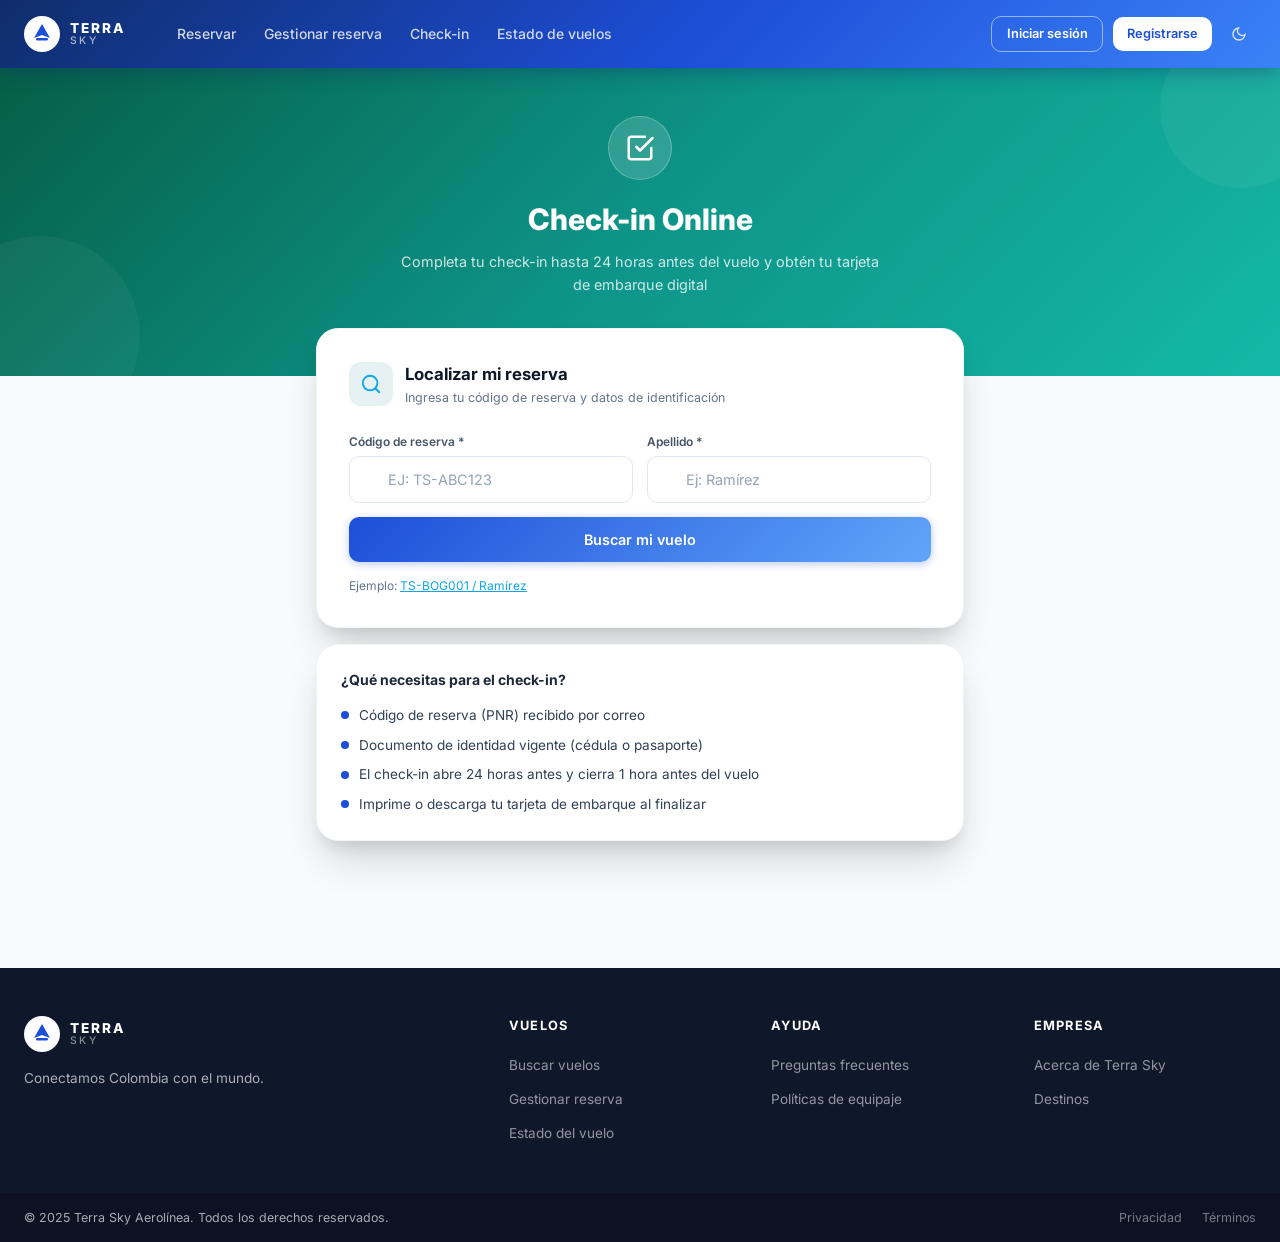
==== commit febf8e9c: "control de version y cambio de color" ====
--- a/src/checkin.html
+++ b/src/checkin.html
@@ -233,6 +233,26 @@
       cursor: pointer;
       text-decoration: underline;
     }
+
+    /* Security declaration */
+    .security-declaration {
+      background: rgba(239,246,255,.7);
+      border: 1px solid rgba(59,130,246,.2);
+      border-radius: var(--radius-lg);
+      padding: 1rem 1.1rem;
+      margin-bottom: 1rem;
+    }
+    .security-declaration h4 {
+      font-size: .68rem; font-weight: 700; text-transform: uppercase; letter-spacing: .07em;
+      color: var(--col-gray-600); margin-bottom: .65rem; display: flex; align-items: center; gap: .4rem;
+    }
+    .sec-check-label {
+      display: flex; gap: .6rem; align-items: flex-start;
+      margin-bottom: .55rem; cursor: pointer;
+    }
+    .sec-check-label:last-child { margin-bottom: 0; }
+    .sec-checkbox { margin-top: .15rem; flex-shrink: 0; accent-color: var(--col-primary); width: 15px; height: 15px; cursor: pointer; }
+    .sec-check-label span { font-size: .78rem; color: var(--col-gray-700); line-height: 1.45; }
   </style>
 </head>
 <body>
@@ -402,6 +422,26 @@
             <input id="ci-email" class="form-input" type="email" placeholder="correo@email.com" />
           </div>
 
+          <!-- Declaración de seguridad -->
+          <div class="security-declaration">
+            <h4>
+              <svg width="13" height="13" viewBox="0 0 24 24" fill="none" stroke="currentColor" stroke-width="2" stroke-linecap="round" stroke-linejoin="round"><path d="M12 22s8-4 8-10V5l-8-3-8 3v7c0 6 8 10 8 10z"/></svg>
+              Declaración de seguridad
+            </h4>
+            <label class="sec-check-label">
+              <input type="checkbox" id="ci-sec1" class="sec-checkbox" />
+              <span>No porto armas, explosivos ni sustancias peligrosas en mi equipaje de mano ni en bodega.</span>
+            </label>
+            <label class="sec-check-label">
+              <input type="checkbox" id="ci-sec2" class="sec-checkbox" />
+              <span>Mis líquidos cumplen la restricción de 100 ml máx. por recipiente en bolsa transparent cerrada.</span>
+            </label>
+            <label class="sec-check-label">
+              <input type="checkbox" id="ci-sec3" class="sec-checkbox" />
+              <span>Acepto los términos y condiciones de viaje de Terra Sky Aerolínea.</span>
+            </label>
+          </div>
+
           <div id="ciPassErr" class="ci-error"></div>
 
           <div style="display:flex;gap:.75rem">
@@ -633,6 +673,14 @@
       document.getElementById('ci-email').classList.add('error');
       return;
     }
+    var sec1 = document.getElementById('ci-sec1').checked;
+    var sec2 = document.getElementById('ci-sec2').checked;
+    var sec3 = document.getElementById('ci-sec3').checked;
+    if (!sec1 || !sec2 || !sec3) {
+      errEl.textContent = 'Debes aceptar todas las declaraciones de seguridad para continuar.';
+      errEl.classList.add('show');
+      return;
+    }
     errEl.classList.remove('show');
 
     // Persistir check-in en sessionStorage
@@ -706,5 +754,6 @@
 </script>
 <script src="js/brand.js"></script>
 <script src="js/auth.js"></script>
+<script src="js/energy-monitor.js"></script>
 </body>
 </html>
--- a/src/css/style.css
+++ b/src/css/style.css
@@ -6,10 +6,10 @@
 /* ── Variables ── */
 :root {
   /* ── Paleta aerolínea: Azul Real + Acento Naranja ── */
-  --col-primary:      #0B3D91;   /* azul aviación profundo  */
-  --col-primary-dark: #082E6E;   /* azul noche              */
-  --col-cyan:         #0099E6;   /* azul cielo              */
-  --col-cyan-dark:    #0077B3;   /* azul cielo oscuro       */
+  --col-primary:      #1D4ED8;   /* azul real vibrante      */
+  --col-primary-dark: #1E40AF;   /* azul real oscuro        */
+  --col-cyan:         #0EA5E9;   /* azul cielo moderno      */
+  --col-cyan-dark:    #0284C7;   /* azul cielo oscuro       */
   --col-accent:       #FF6A00;   /* naranja CTA vibrante    */
   --col-accent-dark:  #CC5400;   /* naranja CTA hover       */
   --col-white:     #ffffff;
@@ -76,13 +76,13 @@
 }
 .btn-sm { padding: .45rem .9rem; font-size: .8rem; }
 .btn-primary {
-  background: linear-gradient(135deg, var(--col-primary) 0%, #1357C0 100%);
+  background: linear-gradient(135deg, var(--col-primary) 0%, #60A5FA 100%);
   color: var(--col-white);
-  box-shadow: 0 2px 8px rgba(11,61,145,.3);
+  box-shadow: 0 2px 8px rgba(29,78,216,.3);
 }
 .btn-primary:hover {
   background: linear-gradient(135deg, var(--col-primary-dark) 0%, var(--col-primary) 100%);
-  box-shadow: 0 4px 14px rgba(11,61,145,.4);
+  box-shadow: 0 4px 14px rgba(29,78,216,.4);
 }
 .btn-cyan {
   background: var(--col-cyan);
@@ -119,9 +119,9 @@
   position: sticky;
   top: 0;
   z-index: 100;
-  background: linear-gradient(135deg, #061A55 0%, var(--col-primary) 55%, #1A5DBF 100%);
+  background: linear-gradient(135deg, #0F2D6B 0%, var(--col-primary) 55%, #3B82F6 100%);
   height: var(--header-h);
-  box-shadow: 0 2px 20px rgba(8,46,110,.45);
+  box-shadow: 0 2px 20px rgba(15,45,107,.45);
 }
 .header-inner {
   max-width: 1280px;
@@ -255,7 +255,7 @@
   display: flex;
   flex-direction: column;
   align-items: center;
-  justify-content: center;
+  justify-content: flex-start;
   overflow: hidden;
 }
 .hero-bg { position: absolute; inset: 0; }
@@ -274,7 +274,8 @@
   position: relative;
   z-index: 2;
   width: 100%;
-  padding-block: 4rem;
+  padding-top: 3.5rem;
+  padding-bottom: 2rem;
   display: flex;
   flex-direction: column;
   align-items: center;
@@ -307,15 +308,134 @@
   margin: 1rem auto 0;
 }
 
+/* ── Bloque promocional hero ── */
+.hero-promo {
+  text-align: center;
+  display: flex;
+  flex-direction: column;
+  align-items: center;
+  gap: .88rem;
+  padding-bottom: .4rem;
+}
+.promo-badge {
+  display: inline-flex;
+  align-items: center;
+  gap: .4rem;
+  background: linear-gradient(135deg, var(--col-accent) 0%, #FF9F40 100%);
+  color: var(--col-white);
+  font-size: .576rem;
+  font-weight: 700;
+  letter-spacing: .1em;
+  text-transform: uppercase;
+  padding: .28rem .72rem;
+  border-radius: 2rem;
+  box-shadow: 0 0 0 4px rgba(255,106,0,.25), 0 4px 14px rgba(255,106,0,.45);
+  animation: promo-pulse 2.2s ease-in-out infinite;
+}
+@keyframes promo-pulse {
+  0%, 100% { box-shadow: 0 0 0 4px rgba(255,106,0,.25), 0 4px 14px rgba(255,106,0,.45); }
+  50%       { box-shadow: 0 0 0 8px rgba(255,106,0,.1),  0 6px 22px rgba(255,106,0,.6); }
+}
+.promo-title {
+  font-size: clamp(1.92rem, 5.6vw, 3.2rem);
+  font-weight: 800;
+  color: var(--col-white);
+  line-height: 1.1;
+  letter-spacing: -.025em;
+  text-shadow: 0 2px 20px rgba(0,0,0,.4);
+}
+.promo-highlight {
+  color: #FFD166;
+  position: relative;
+  display: inline-block;
+}
+.promo-highlight::after {
+  content: '';
+  position: absolute;
+  bottom: 2px;
+  left: 0;
+  width: 100%;
+  height: 4px;
+  background: #FFD166;
+  border-radius: 2px;
+  opacity: .5;
+}
+.promo-sub {
+  color: rgba(255,255,255,.8);
+  font-size: clamp(.7rem, 1.6vw, .84rem);
+  max-width: 368px;
+}
+/* Countdown */
+.promo-countdown {
+  display: flex;
+  align-items: center;
+  gap: .5rem;
+  background: rgba(0,0,0,.35);
+  border: 1px solid rgba(255,255,255,.15);
+  border-radius: var(--radius-lg);
+  padding: .48rem 1rem;
+  backdrop-filter: blur(8px);
+}
+.countdown-block {
+  display: flex;
+  flex-direction: column;
+  align-items: center;
+  min-width: 2rem;
+}
+.cd-num {
+  font-size: 1.2rem;
+  font-weight: 800;
+  color: #FFD166;
+  line-height: 1;
+  font-variant-numeric: tabular-nums;
+}
+.cd-label {
+  font-size: .48rem;
+  text-transform: uppercase;
+  letter-spacing: .08em;
+  color: rgba(255,255,255,.55);
+  margin-top: .15rem;
+}
+.cd-sep {
+  font-size: 1.12rem;
+  font-weight: 700;
+  color: rgba(255,255,255,.4);
+  margin-bottom: .8rem;
+}
+/* Chips destinos */
+.promo-destinations {
+  display: flex;
+  flex-wrap: wrap;
+  justify-content: center;
+  gap: .5rem;
+}
+.promo-dest-chip {
+  background: rgba(255,255,255,.12);
+  border: 1px solid rgba(255,255,255,.25);
+  color: var(--col-white);
+  font-size: .624rem;
+  font-weight: 600;
+  padding: .28rem .68rem;
+  border-radius: 2rem;
+  backdrop-filter: blur(6px);
+  transition: background var(--transition), border-color var(--transition), transform var(--transition);
+  letter-spacing: .03em;
+}
+.promo-dest-chip:hover {
+  background: rgba(255,255,255,.22);
+  border-color: rgba(255,255,255,.5);
+  transform: translateY(-2px);
+}
+
 /* ── Formulario de búsqueda ── */
 .search-card {
   background: var(--col-white);
   border-radius: var(--radius-xl);
-  padding: 1.25rem 1.5rem;
+  padding: 1.953125rem 1.875rem;
   box-shadow: var(--shadow-xl);
   width: 100%;
-  max-width: 920px;
-  border-top: 3px solid var(--col-accent);
+  max-width: 1150px;
+  border-top: 4px solid var(--col-accent);
 }
 .trip-toggle {
   display: flex;
@@ -842,7 +962,7 @@
    FOOTER
    ========================================== */
 .site-footer {
-  background: var(--col-gray-900);
+  background: #0f172a;
   color: rgba(255,255,255,.65);
 }
 .footer-inner {
@@ -860,7 +980,7 @@
 .footer-logo-icon { width: 36px; height: 36px; flex-shrink: 0; }
 .footer-logo-icon svg { width: 100%; height: 100%; }
 .footer-logo-text { display: flex; flex-direction: column; line-height: 1; }
-.footer-logo-brand { font-size: .85rem; font-weight: 800; letter-spacing: .15em; color: var(--col-white); }
+.footer-logo-brand { font-size: .85rem; font-weight: 800; letter-spacing: .15em; color: #ffffff; }
 .footer-logo-sub   { font-size: .65rem; font-weight: 500; letter-spacing: .25em; color: rgba(255,255,255,.5); }
 .footer-tagline { font-size: .85rem; line-height: 1.5; margin-bottom: 1rem; }
 .footer-contact { display: flex; flex-direction: column; gap: .4rem; margin-bottom: 1.25rem; }
@@ -882,14 +1002,14 @@
   justify-content: center;
   transition: background var(--transition), color var(--transition);
 }
-.social-btn:hover { background: var(--col-cyan); color: var(--col-white); }
+.social-btn:hover { background: #0ea5e9; color: #ffffff; }
 
 .footer-links h4 {
   font-size: .8rem;
   font-weight: 700;
   text-transform: uppercase;
   letter-spacing: .1em;
-  color: var(--col-white);
+  color: #ffffff;
   margin-bottom: 1rem;
 }
 .footer-links ul { display: flex; flex-direction: column; gap: .5rem; }
@@ -898,7 +1018,7 @@
   color: rgba(255,255,255,.55);
   transition: color var(--transition);
 }
-.footer-links a:hover { color: var(--col-white); }
+.footer-links a:hover { color: #ffffff; }
 
 .footer-bottom {
   background: rgba(0,0,0,.2);
@@ -914,7 +1034,7 @@
 }
 .footer-bottom-links { display: flex; gap: 1.25rem; }
 .footer-bottom-links a { color: rgba(255,255,255,.45); transition: color var(--transition); }
-.footer-bottom-links a:hover { color: var(--col-white); }
+.footer-bottom-links a:hover { color: #ffffff; }
 
 /* ==========================================
    UTILIDADES
@@ -1280,6 +1400,9 @@
 .flight-price-wrap { text-align: right; }
 .flight-price { font-size: 1.4rem; font-weight: 800; color: var(--col-primary); }
 .flight-price-sub { font-size: .72rem; color: var(--col-gray-500); }
+.promo-price { color: #e05c00; }
+.flight-price-original { font-size: .85rem; color: #9ca3af; text-decoration: line-through; margin-top: -.2rem; }
+.flight-promo-tag { display: inline-block; background: #e05c00; color: #fff; font-size: .62rem; font-weight: 800; letter-spacing: .04em; padding: .15rem .45rem; border-radius: 4px; margin-bottom: .25rem; }
 .btn-book {
   background: linear-gradient(135deg, var(--col-accent) 0%, var(--col-accent-dark) 100%);
   color: var(--col-white);
@@ -1318,3 +1441,107 @@
   font-size: .72rem;
   color: var(--col-gray-600);
 }
+
+/* ==========================================
+   BOTÓN MODO OSCURO
+   ========================================== */
+.dark-toggle {
+  display: flex;
+  align-items: center;
+  justify-content: center;
+  width: 34px;
+  height: 34px;
+  border-radius: var(--radius-sm);
+  color: rgba(255,255,255,.8);
+  transition: background var(--transition), color var(--transition);
+  flex-shrink: 0;
+  margin-left: auto;
+}
+.dark-toggle:hover { background: rgba(255,255,255,.15); color: #fff; }
+
+/* ==========================================
+   MODO OSCURO
+   ========================================== */
+[data-theme="dark"] {
+  --col-white:    #0f172a;
+  --col-gray-50:  #1e293b;
+  --col-gray-100: #334155;
+  --col-gray-200: #475569;
+  --col-gray-300: #64748b;
+  --col-gray-400: #94a3b8;
+  --col-gray-500: #94a3b8;
+  --col-gray-600: #cbd5e1;
+  --col-gray-700: #e2e8f0;
+  --col-gray-800: #f1f5f9;
+  --col-gray-900: #f8fafc;
+}
+/* Header buttons en modo oscuro (fondo siempre oscuro) */
+[data-theme="dark"] .site-header .btn-white {
+  background: rgba(255,255,255,.15);
+  color: #fff;
+  border: 1.5px solid rgba(255,255,255,.25);
+}
+[data-theme="dark"] .site-header .btn-white:hover { background: rgba(255,255,255,.25); }
+/* Inputs en modo oscuro */
+[data-theme="dark"] input,
+[data-theme="dark"] select,
+[data-theme="dark"] textarea { color-scheme: dark; }
+/* Selects con fondo oscuro explícito */
+[data-theme="dark"] .form-input {
+  color: var(--col-gray-800);
+  background: var(--col-gray-50);
+  border-color: var(--col-gray-200);
+}
+[data-theme="dark"] .form-input:focus {
+  background: var(--col-gray-100);
+}
+/* Modales/overlays */
+[data-theme="dark"] .seat-modal,
+[data-theme="dark"] .modal-box,
+[data-theme="dark"] .confirm-modal {
+  background: #1e293b;
+  border-color: #334155;
+}
+/* Dropdowns */
+[data-theme="dark"] .lang-dropdown {
+  background: #1e293b;
+  border-color: #334155;
+}
+[data-theme="dark"] .lang-dropdown button { color: #e2e8f0; }
+[data-theme="dark"] .lang-dropdown button:hover { background: #334155; }
+/* Tarjetas de tarifas */
+[data-theme="dark"] .tarifa-card {
+  background: #1e293b;
+  border-color: #334155;
+}
+[data-theme="dark"] .tarifa-card.selected {
+  border-color: var(--col-primary);
+  background: #1e3a8a22;
+}
+/* Asientos disponibles */
+[data-theme="dark"] .seat-available {
+  background: #1e3a8a;
+  border-color: #3b82f6;
+  color: #93c5fd;
+}
+[data-theme="dark"] .seat-available:hover { background: #1d4ed8; }
+[data-theme="dark"] .seat-business {
+  background: #3f3107;
+  border-color: #a16207;
+  color: #fde68a;
+}
+/* Mini-seat-map (gestionar) */
+[data-theme="dark"] .mini-seat-btn {
+  background: #1e3a8a;
+  border-color: #3b82f6;
+  color: #93c5fd;
+}
+[data-theme="dark"] .mini-seat-btn.ms-occupied {
+  background: #334155;
+  color: #64748b;
+}
+/* Scrollbar */
+[data-theme="dark"] ::-webkit-scrollbar { background: #1e293b; }
+[data-theme="dark"] ::-webkit-scrollbar-thumb { background: #475569; border-radius: 4px; }
+/* El footer siempre oscuro — no afectar con dark mode vars */
+[data-theme="dark"] .site-footer { background: #0a1020; color: rgba(255,255,255,.65); }
